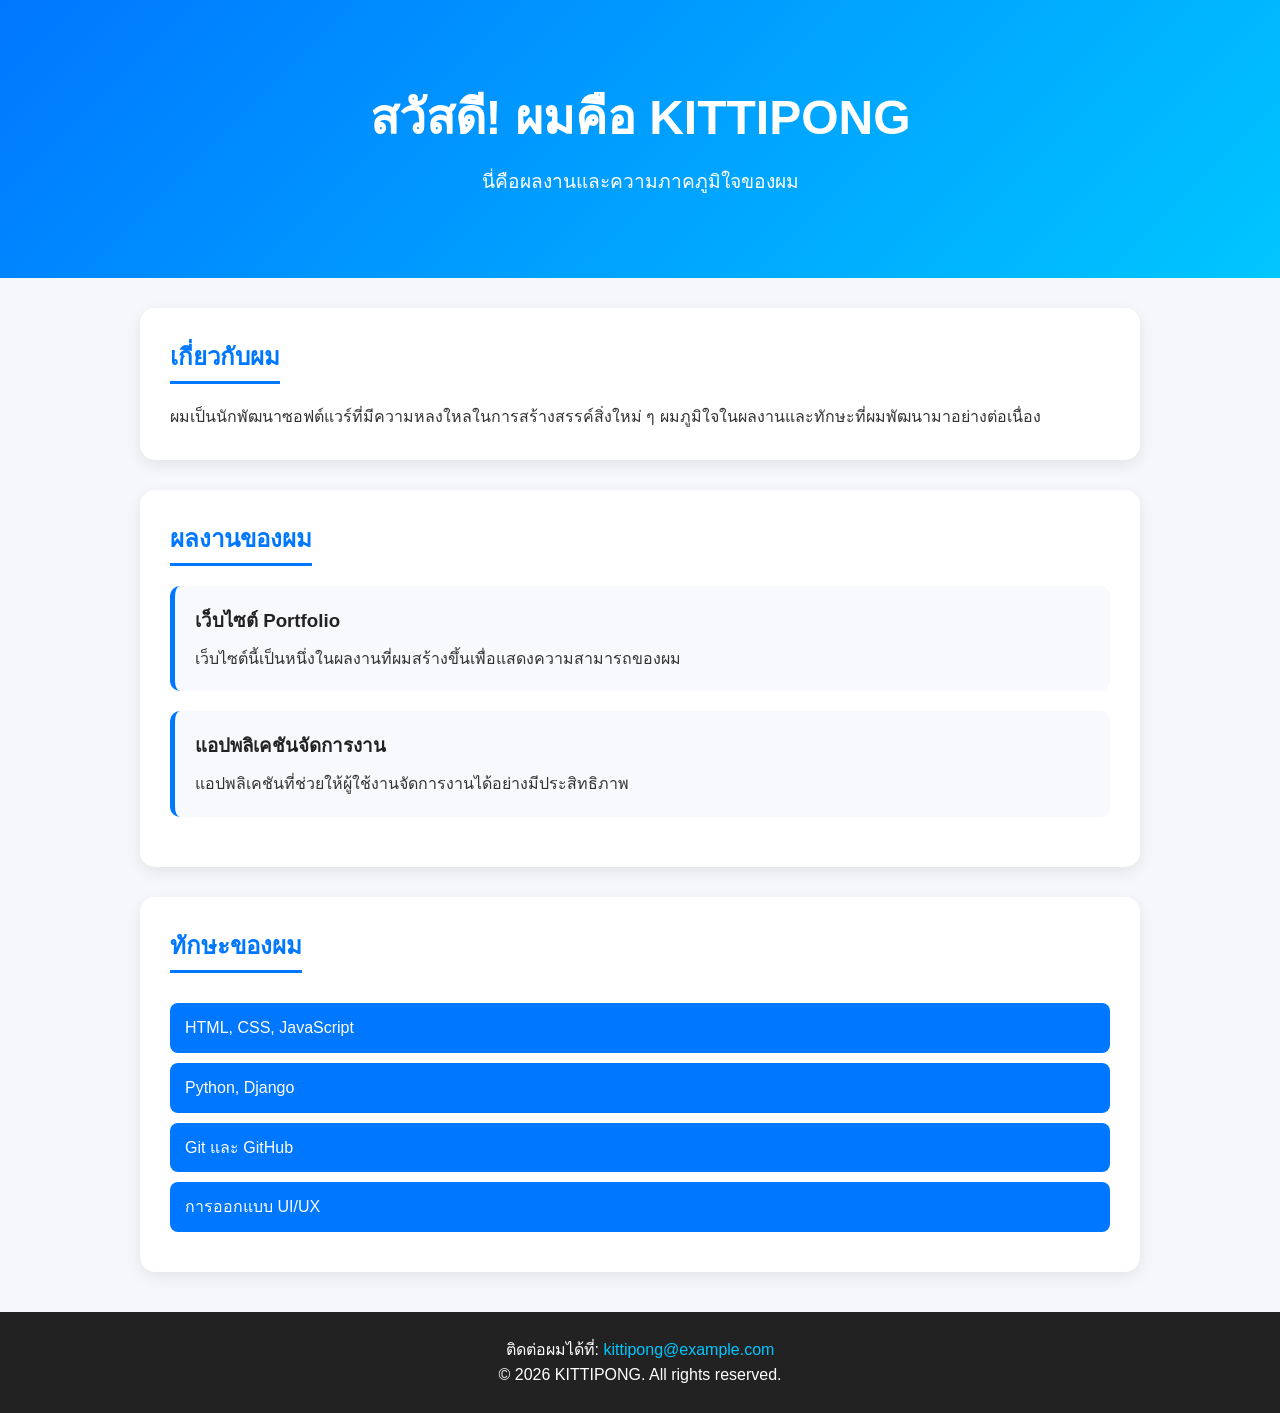
==== index.html @ d59979f9 "Rename indext.html to index.html" ====
<!DOCTYPE html>
<html lang="th">
<head>
    <meta charset="UTF-8">
    <meta name="viewport" content="width=device-width, initial-scale=1.0">
    <meta name="description" content="เว็บไซต์แสดงผลงานและทักษะของ Kittipong">
    <title>ความภาคภูมิใจของ KITTIPONG</title>
    <link rel="stylesheet" href="style.css">
</head>
<body>

    <!-- ส่วนหัวของเว็บ -->
    <header>
        <h1>สวัสดี! ผมคือ KITTIPONG</h1>
        <p>นี่คือผลงานและความภาคภูมิใจของผม</p>
    </header>

    <!-- ส่วนเกี่ยวกับตัวเอง -->
    <section id="about">
        <h2>เกี่ยวกับผม</h2>
        <p>ผมเป็นนักพัฒนาซอฟต์แวร์ที่มีความหลงใหลในการสร้างสรรค์สิ่งใหม่ ๆ ผมภูมิใจในผลงานและทักษะที่ผมพัฒนามาอย่างต่อเนื่อง</p>
    </section>

    <!-- ส่วนแสดงผลงาน -->
    <section id="projects">
        <h2>ผลงานของผม</h2>

        <div class="project">
            <h3>เว็บไซต์ Portfolio</h3>
            <p>เว็บไซต์นี้เป็นหนึ่งในผลงานที่ผมสร้างขึ้นเพื่อแสดงความสามารถของผม</p>
        </div>

        <div class="project">
            <h3>แอปพลิเคชันจัดการงาน</h3>
            <p>แอปพลิเคชันที่ช่วยให้ผู้ใช้งานจัดการงานได้อย่างมีประสิทธิภาพ</p>
        </div>
    </section>

    <!-- ส่วนแสดงทักษะ -->
    <section id="skills">
        <h2>ทักษะของผม</h2>
        <ul>
            <li>HTML, CSS, JavaScript</li>
            <li>Python, Django</li>
            <li>Git และ GitHub</li>
            <li>การออกแบบ UI/UX</li>
        </ul>
    </section>

    <!-- ส่วนติดต่อและลิขสิทธิ์ -->
    <footer>
        <p>ติดต่อผมได้ที่:
            <a href="mailto:kittipong@example.com">kittipong@example.com</a>
        </p>
        <p>&copy; <span id="year"></span> KITTIPONG. All rights reserved.</p>
    </footer>

    <!-- ลิงก์ไปยัง JavaScript -->
    <script src="script.js"></script>

</body>
</html>
---- style.css ----
/* Reset */
* { /* เติม * ตรงนี้เพื่อให้ Reset ทำงานถูกต้อง */
    margin: 0;
    padding: 0;
    box-sizing: border-box;
}

/* Body */
body {
    font-family: 'Segoe UI', Tahoma, sans-serif;
    background: #f5f7fa;
    color: #333;
    line-height: 1.6;
}

/* Header */
header {
    background: linear-gradient(135deg, #0077ff, #00c6ff);
    color: white;
    text-align: center;
    padding: 80px 20px;
}

header h1 {
    font-size: 3rem;
    margin-bottom: 10px;
}

header p {
    font-size: 1.2rem;
}

/* Sections */
section {
    max-width: 1000px;
    margin: 30px auto;
    padding: 30px;
    background: white;
    border-radius: 15px;
    box-shadow: 0 5px 15px rgba(0,0,0,0.08);
}

section h2 {
    color: #0077ff;
    margin-bottom: 20px;
    border-bottom: 3px solid #0077ff;
    display: inline-block;
    padding-bottom: 5px;
}

/* Projects */
.project {
    background: #f8f9fc;
    padding: 20px;
    border-left: 5px solid #0077ff;
    border-radius: 10px;
    margin-bottom: 20px;
    transition: 0.3s;
}

.project:hover {
    transform: translateY(-5px);
    box-shadow: 0 5px 15px rgba(0,0,0,0.1);
}

.project h3 {
    color: #222;
    margin-bottom: 10px;
}

/* Skills */
#skills ul {
    list-style: none;
}

#skills li {
    background: #0077ff;
    color: white;
    margin: 10px 0;
    padding: 12px 15px;
    border-radius: 8px;
    transition: 0.3s;
}

#skills li:hover {
    background: #005fcc;
    transform: translateX(5px);
}

/* Footer */
footer {
    text-align: center;
    background: #222;
    color: white;
    padding: 25px;
    margin-top: 40px;
}

footer a {
    color: #00c6ff;
    text-decoration: none;
}

footer a:hover {
    text-decoration: underline;
}

/* Animation */
.fade-in {
    opacity: 0;
    transform: translateY(30px);
    transition: all 0.8s ease;
}

.fade-in.show {
    opacity: 1;
    transform: translateY(0);
}

/* Responsive */
@media (max-width: 768px) {
    header h1 {
        font-size: 2rem;
    }

    section {
        margin: 20px;
        padding: 20px;
    }
}
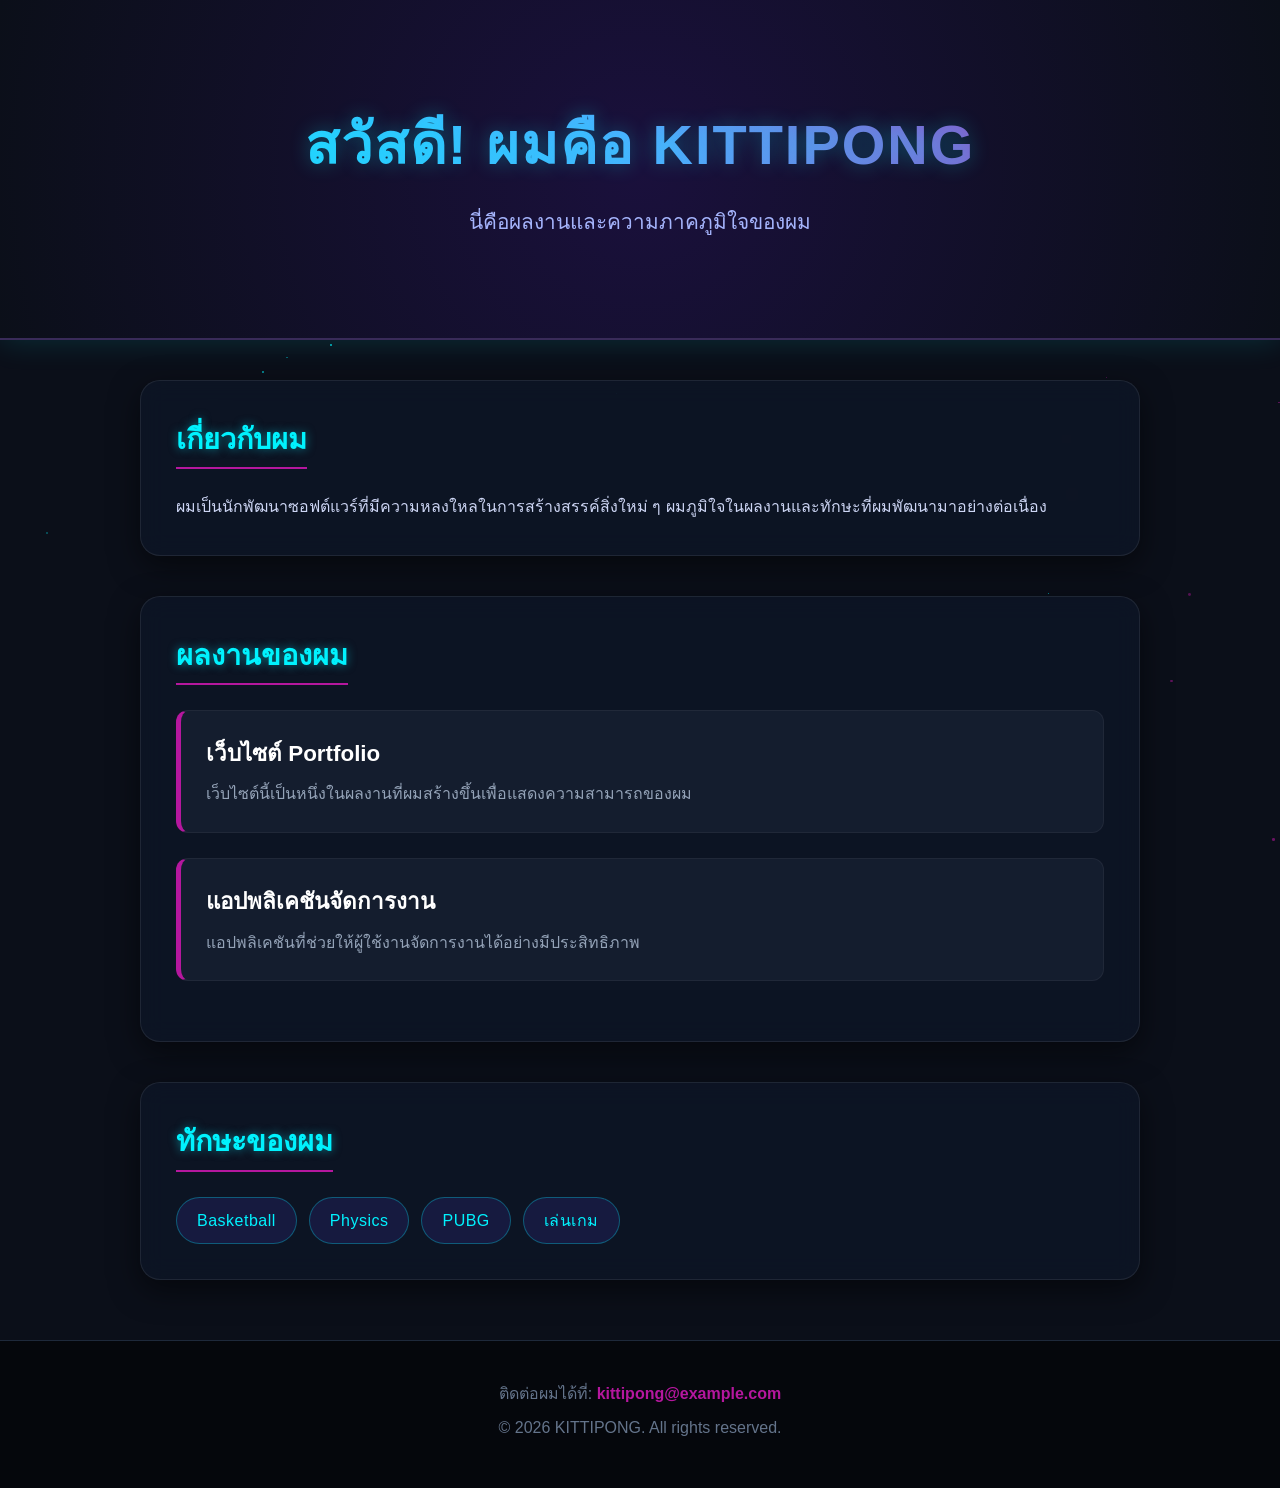
==== commit 9e0db26d: "Update index.html" ====
--- a/index.html
+++ b/index.html
@@ -40,10 +40,10 @@
     <section id="skills">
         <h2>ทักษะของผม</h2>
         <ul>
-            <li>HTML, CSS, JavaScript</li>
-            <li>Python, Django</li>
-            <li>Git และ GitHub</li>
-            <li>การออกแบบ UI/UX</li>
+            <li>Basketball</li>
+            <li>Physics</li>
+            <li>PUBG</li>
+            <li>เล่นเกม</li>
         </ul>
     </section>
 
--- a/style.css
+++ b/style.css
@@ -1,115 +1,160 @@
 /* Reset */
-* { /* เติม * ตรงนี้เพื่อให้ Reset ทำงานถูกต้อง */
+* {
     margin: 0;
     padding: 0;
     box-sizing: border-box;
 }
 
-/* Body */
+/* Body - ปรับเป็นสีอวกาศมืดลึก */
 body {
-    font-family: 'Segoe UI', Tahoma, sans-serif;
-    background: #f5f7fa;
-    color: #333;
+    font-family: 'Segoe UI', Tahoma, Geneva, Verdana, sans-serif;
+    background: #0b0f19; /* สีน้ำเงินเข้มเกือบดำเหมือนอวกาศ */
+    color: #cdd6f4;      /* สีตัวอักษรขาวนวลให้อ่านง่าย */
     line-height: 1.6;
+    overflow-x: hidden;
 }
 
-/* Header */
+/* Header - ทางช้างเผือกและแสงเนบิวลา */
 header {
-    background: linear-gradient(135deg, #0077ff, #00c6ff);
+    background: radial-gradient(circle at center, #1a103c 0%, #0b0f19 100%);
+    position: relative;
     color: white;
     text-align: center;
-    padding: 80px 20px;
+    padding: 100px 20px;
+    border-bottom: 2px solid #392b59;
+    box-shadow: 0 0 30px rgba(0, 242, 254, 0.15);
 }
 
+/* เพิ่มแสงออร่ารอบชื่อ */
 header h1 {
-    font-size: 3rem;
-    margin-bottom: 10px;
+    font-size: 3.5rem;
+    margin-bottom: 15px;
+    letter-spacing: 2px;
+    background: linear-gradient(45deg, #00f2fe, #4facfe, #b5179e);
+    -webkit-background-clip: text;
+    -webkit-text-fill-color: transparent;
+    text-shadow: 0 0 20px rgba(0, 242, 254, 0.3);
 }
 
 header p {
-    font-size: 1.2rem;
+    font-size: 1.3rem;
+    color: #a5b4fc;
+    font-weight: 300;
 }
 
-/* Sections */
+/* Sections - ยานอวกาศโปร่งแสง (Glassmorphism) */
 section {
     max-width: 1000px;
-    margin: 30px auto;
-    padding: 30px;
-    background: white;
-    border-radius: 15px;
-    box-shadow: 0 5px 15px rgba(0,0,0,0.08);
+    margin: 40px auto;
+    padding: 35px;
+    background: rgba(15, 23, 42, 0.65); /* พื้นหลังโปร่งแสงเห็นอวกาศข้างหลัง */
+    backdrop-filter: blur(12px);         /* เอฟเฟกต์กระจกฝ้า */
+    -webkit-backdrop-filter: blur(12px);
+    border: 1px solid rgba(255, 255, 255, 0.08);
+    border-radius: 20px;
+    box-shadow: 0 10px 30px rgba(0, 0, 0, 0.5);
 }
 
 section h2 {
-    color: #0077ff;
-    margin-bottom: 20px;
-    border-bottom: 3px solid #0077ff;
+    color: #00f2fe; /* แสงเลเซอร์ฟ้า */
+    font-size: 1.8rem;
+    margin-bottom: 25px;
+    border-bottom: 2px solid #b5179e; /* เส้นใต้สีนีออนชมพูม่วง */
     display: inline-block;
     padding-bottom: 5px;
+    text-shadow: 0 0 10px rgba(0, 242, 254, 0.5);
 }
 
-/* Projects */
+/* Projects - บล็อกจำลองแผงควบคุมไซไฟ */
 .project {
-    background: #f8f9fc;
-    padding: 20px;
-    border-left: 5px solid #0077ff;
-    border-radius: 10px;
-    margin-bottom: 20px;
+    background: rgba(30, 41, 59, 0.5);
+    padding: 25px;
+    border-left: 5px solid #b5179e;
+    border-radius: 12px;
+    margin-bottom: 25px;
+    border-top: 1px solid rgba(255, 255, 255, 0.05);
+    border-right: 1px solid rgba(255, 255, 255, 0.05);
+    border-bottom: 1px solid rgba(255, 255, 255, 0.05);
+    transition: all 0.4s cubic-bezier(0.165, 0.84, 0.44, 1);
+}
+
+/* เอฟเฟกต์วาร์ปยกลอยเวลา Hover */
+.project:hover {
+    transform: translateY(-8px) scale(1.01);
+    border-left-color: #00f2fe;
+    background: rgba(30, 41, 59, 0.8);
+    box-shadow: 0 10px 25px rgba(0, 242, 254, 0.2);
+}
+
+.project h3 {
+    color: #ffffff;
+    margin-bottom: 10px;
+    font-size: 1.4rem;
+}
+
+.project p {
+    color: #94a3b8;
+}
+
+/* Skills - ปรับใหม่ให้เรียงเป็นก้อนแคปซูลนีออนสวยงาม */
+#skills ul {
+    list-style: none;
+    display: flex;
+    flex-wrap: wrap;
+    gap: 12px;
+}
+
+#skills li {
+    background: rgba(79, 70, 229, 0.15);
+    color: #00f2fe;
+    border: 1px solid rgba(0, 242, 254, 0.3);
+    margin: 0;
+    padding: 10px 20px;
+    border-radius: 50px;
+    font-weight: 500;
+    letter-spacing: 0.5px;
+    transition: all 0.3s ease;
+}
+
+#skills li:hover {
+    background: #00f2fe;
+    color: #0b0f19;
+    box-shadow: 0 0 15px #00f2fe;
+    transform: translateY(-3px);
+    cursor: default;
+}
+
+/* Footer - สถานีอวกาศส่วนท้าย */
+footer {
+    text-align: center;
+    background: #05070c;
+    color: #64748b;
+    padding: 40px 20px;
+    margin-top: 60px;
+    border-top: 1px solid #1e293b;
+}
+
+footer p {
+    margin-bottom: 8px;
+}
+
+footer a {
+    color: #b5179e;
+    text-decoration: none;
+    font-weight: bold;
     transition: 0.3s;
 }
 
-.project:hover {
-    transform: translateY(-5px);
-    box-shadow: 0 5px 15px rgba(0,0,0,0.1);
+footer a:hover {
+    color: #00f2fe;
+    text-shadow: 0 0 10px #00f2fe;
 }
 
-.project h3 {
-    color: #222;
-    margin-bottom: 10px;
-}
-
-/* Skills */
-#skills ul {
-    list-style: none;
-}
-
-#skills li {
-    background: #0077ff;
-    color: white;
-    margin: 10px 0;
-    padding: 12px 15px;
-    border-radius: 8px;
-    transition: 0.3s;
-}
-
-#skills li:hover {
-    background: #005fcc;
-    transform: translateX(5px);
-}
-
-/* Footer */
-footer {
-    text-align: center;
-    background: #222;
-    color: white;
-    padding: 25px;
-    margin-top: 40px;
-}
-
-footer a {
-    color: #00c6ff;
-    text-decoration: none;
-}
-
-footer a:hover {
-    text-decoration: underline;
-}
-
-/* Animation */
+/* Animation - แอนิเมชันลอยมาจากห้วงลึก */
 .fade-in {
     opacity: 0;
-    transform: translateY(30px);
-    transition: all 0.8s ease;
+    transform: translateY(40px);
+    transition: opacity 1s ease, transform 0.8s cubic-bezier(0.165, 0.84, 0.44, 1);
 }
 
 .fade-in.show {
@@ -117,14 +162,18 @@
     transform: translateY(0);
 }
 
-/* Responsive */
+/* Responsive - ปรับขนาดหน้าจอเมื่อเปิดในกระสวยอวกาศพกพา (มือถือ) */
 @media (max-width: 768px) {
+    header {
+        padding: 70px 20px;
+    }
+
     header h1 {
-        font-size: 2rem;
+        font-size: 2.3rem;
     }
 
     section {
         margin: 20px;
-        padding: 20px;
+        padding: 22px;
     }
 }
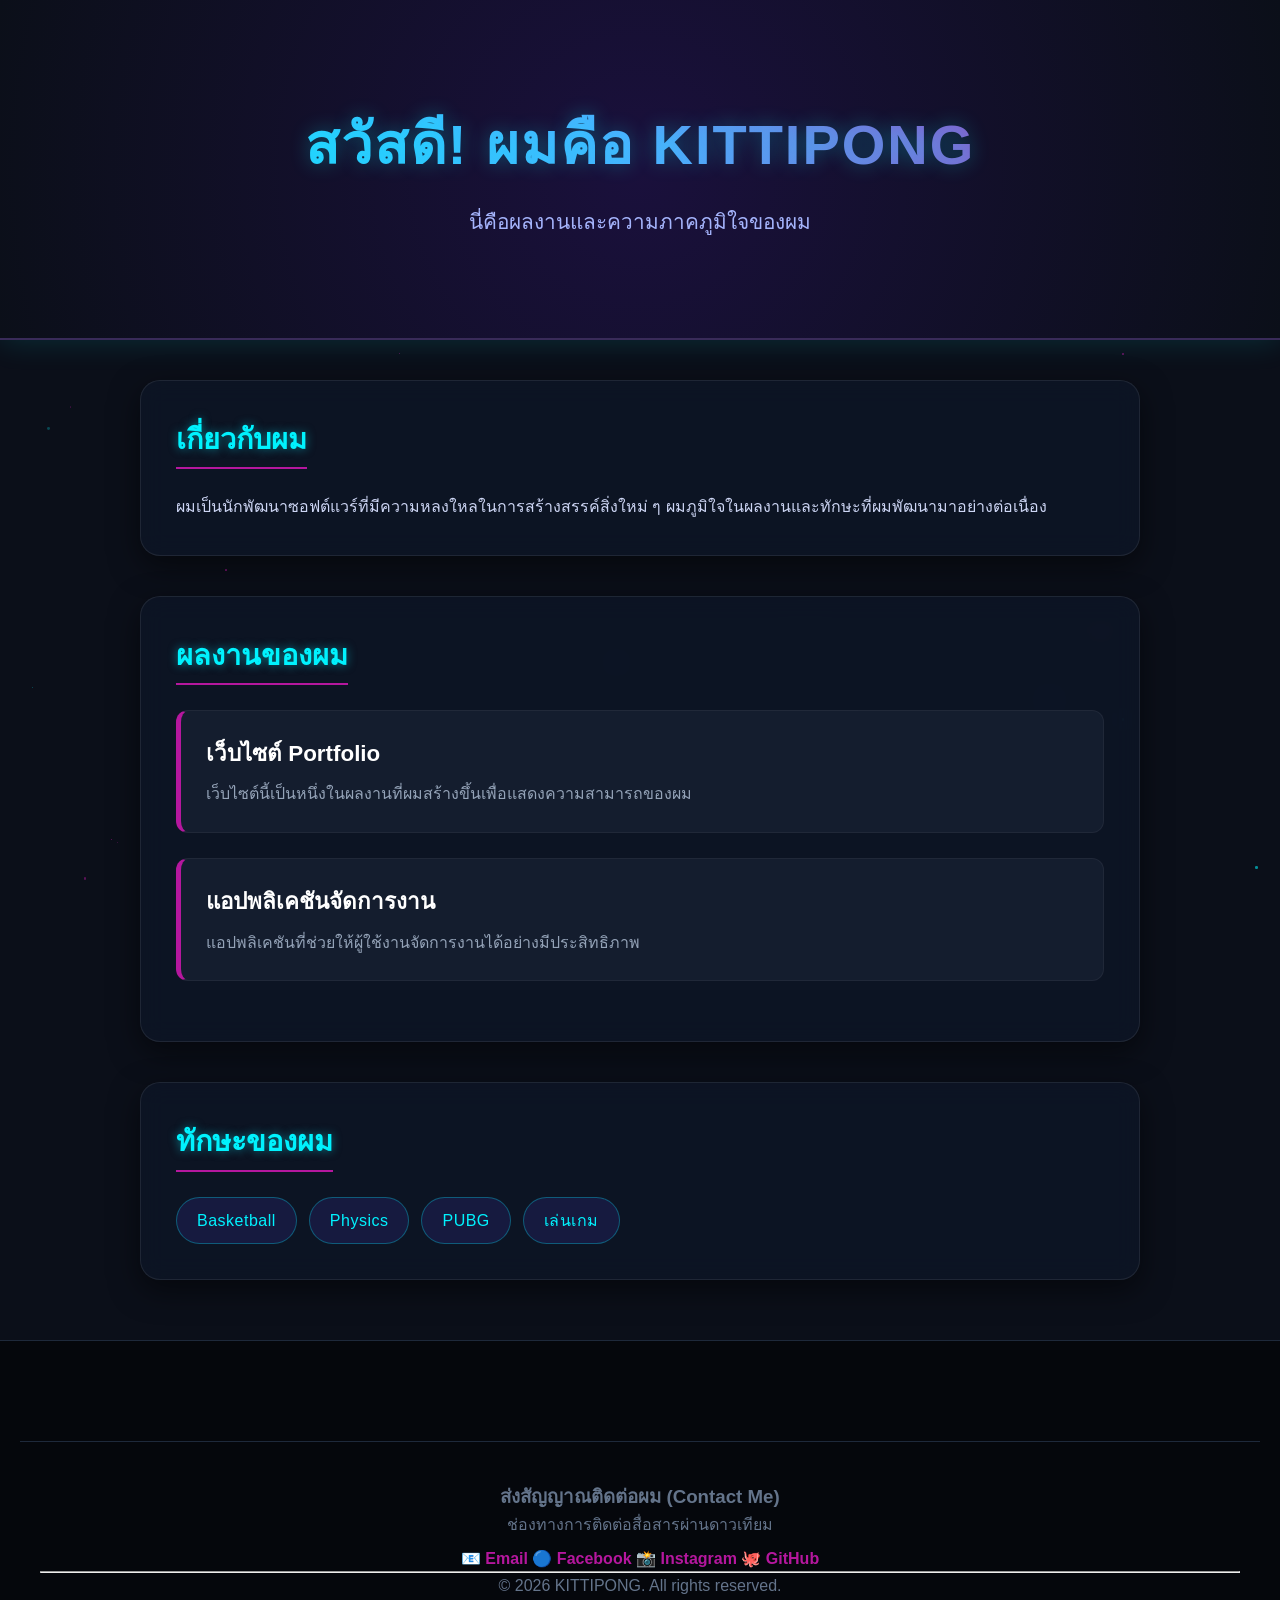
==== commit be305896: "Update index.html" ====
--- a/index.html
+++ b/index.html
@@ -49,10 +49,30 @@
 
     <!-- ส่วนติดต่อและลิขสิทธิ์ -->
     <footer>
-        <p>ติดต่อผมได้ที่:
-            <a href="mailto:kittipong@example.com">kittipong@example.com</a>
-        </p>
-        <p>&copy; <span id="year"></span> KITTIPONG. All rights reserved.</p>
+       <footer>
+        <div class="contact-container">
+            <h3>ส่งสัญญาณติดต่อผม (Contact Me)</h3>
+            <p class="contact-subtitle">ช่องทางการติดต่อสื่อสารผ่านดาวเทียม</p>
+            
+            <div class="social-links">
+                <a href="mailto:kittipong@example.com" class="social-btn email" target="_blank">
+                    <span>📧 Email</span>
+                </a>
+                <a href="https://facebook.com/KITTIPONG" class="social-btn facebook" target="_blank">
+                    <span>🔵 Facebook</span>
+                </a>
+                <a href="https://instagram.com/KITTIPONG" class="social-btn instagram" target="_blank">
+                    <span>📸 Instagram</span>
+                </a>
+                <a href="https://github.com/KITTIPONG" class="social-btn github" target="_blank">
+                    <span>🐙 GitHub</span>
+                </a>
+            </div>
+        </div>
+        
+        <hr class="footer-line">
+        <p class="copyright">&copy; <span id="year"></span> KITTIPONG. All rights reserved.</p>
+    </footer>
     </footer>
 
     <!-- ลิงก์ไปยัง JavaScript -->
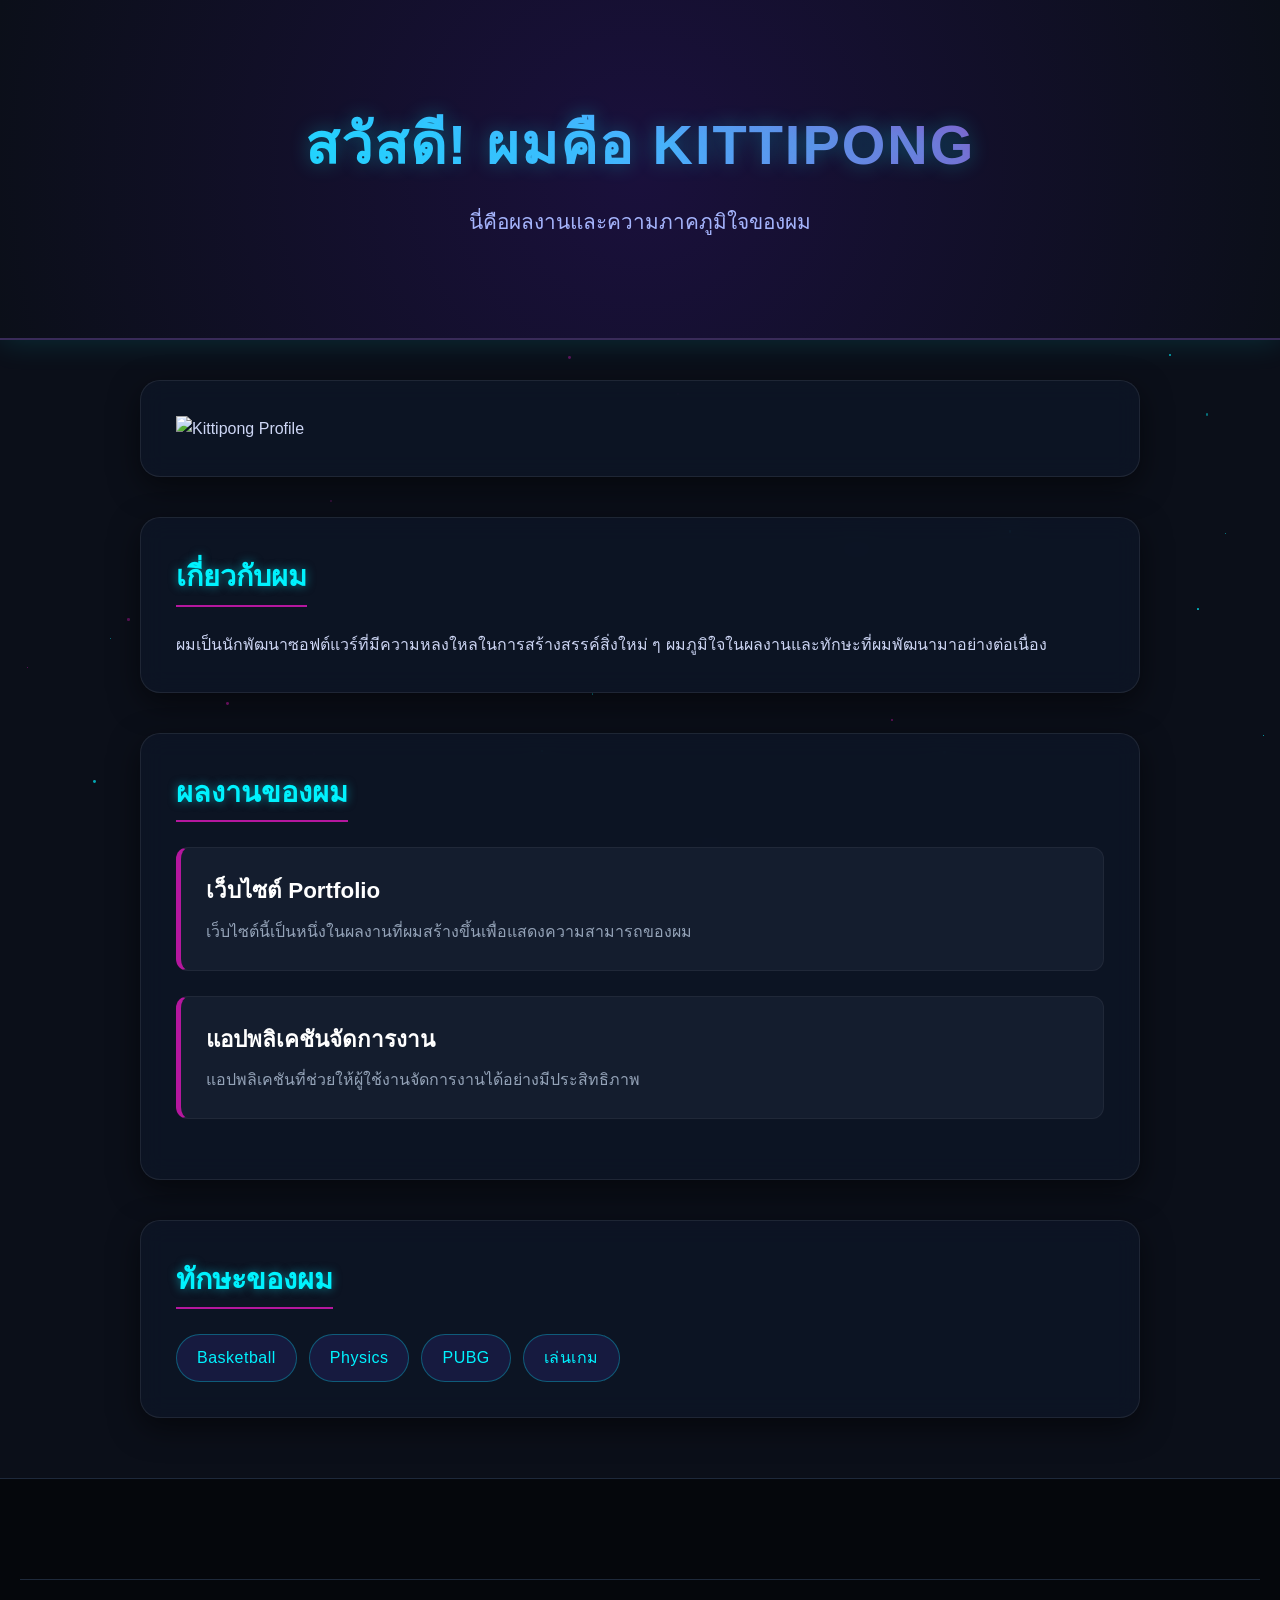
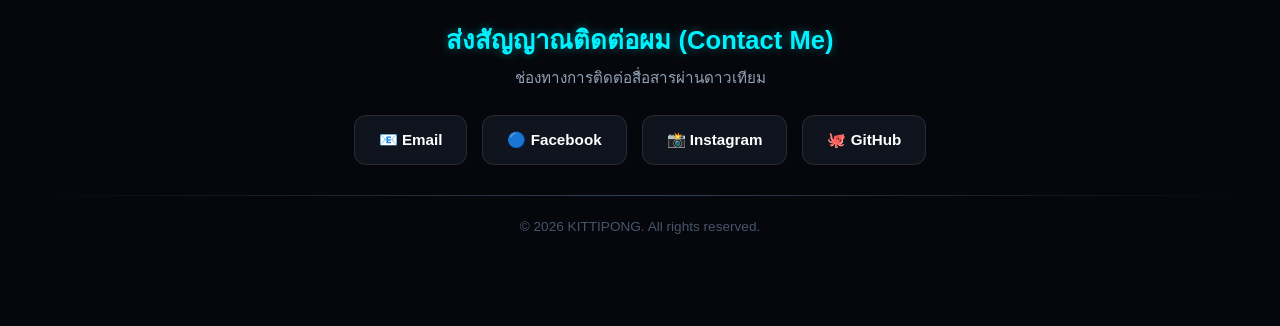
==== commit fa2263a6: "Update index.html" ====
--- a/index.html
+++ b/index.html
@@ -14,7 +14,13 @@
         <h1>สวัสดี! ผมคือ KITTIPONG</h1>
         <p>นี่คือผลงานและความภาคภูมิใจของผม</p>
     </header>
-
+<!-- ส่วนแสดงรูปภาพโปรไฟล์ธีมอวกาศ -->
+    <section id="profile" class="profile-section">
+        <div class="avatar-wrapper">
+            <!-- ⚠️ อย่าลืมเปลี่ยนชื่อไฟล์รูปภาพให้ตรงกับรูปของคุณ เช่น profile.jpg หรือ avatar.png -->
+            <img src="your-image.jpg" alt="Kittipong Profile" class="profile-img">
+        </div>
+    </section>
     <!-- ส่วนเกี่ยวกับตัวเอง -->
     <section id="about">
         <h2>เกี่ยวกับผม</h2>
--- a/style.css
+++ b/style.css
@@ -177,3 +177,85 @@
         padding: 22px;
     }
 }
+/* ==========================================
+   Space Contact & Footer Style 
+   ========================================== */
+.contact-container {
+    max-width: 600px;
+    margin: 0 auto 30px auto;
+}
+
+.contact-container h3 {
+    color: #00f2fe;
+    font-size: 1.6rem;
+    margin-bottom: 5px;
+    text-shadow: 0 0 10px rgba(0, 242, 254, 0.4);
+}
+
+.contact-subtitle {
+    color: #94a3b8;
+    font-size: 0.95rem;
+    margin-bottom: 25px;
+}
+
+/* จัดกลุ่มปุ่มติดต่อ */
+.social-links {
+    display: flex;
+    justify-content: center;
+    flex-wrap: wrap;
+    gap: 15px;
+}
+
+/* สไตล์ปุ่มกดสไตล์ไซไฟ */
+.social-btn {
+    text-decoration: none;
+    padding: 12px 24px;
+    border-radius: 12px;
+    font-weight: 600;
+    font-size: 0.95rem;
+    color: white;
+    background: rgba(30, 41, 59, 0.4);
+    border: 1px solid rgba(255, 255, 255, 0.1);
+    backdrop-filter: blur(5px);
+    transition: all 0.3s cubic-bezier(0.175, 0.885, 0.32, 1.275);
+    display: flex;
+    align-items: center;
+}
+
+/* เอฟเฟกต์เรืองแสงแยกตามสีของแพลตฟอร์มเมื่อ Hover */
+.social-btn.email:hover {
+    border-color: #00f2fe;
+    box-shadow: 0 0 20px rgba(0, 242, 254, 0.5);
+    transform: translateY(-4px);
+}
+
+.social-btn.facebook:hover {
+    border-color: #1877f2;
+    box-shadow: 0 0 20px rgba(24, 119, 242, 0.5);
+    transform: translateY(-4px);
+}
+
+.social-btn.instagram:hover {
+    border-color: #c13584;
+    box-shadow: 0 0 20px rgba(193, 53, 132, 0.5);
+    transform: translateY(-4px);
+}
+
+.social-btn.github:hover {
+    border-color: #f0f6fc;
+    box-shadow: 0 0 20px rgba(255, 255, 255, 0.3);
+    transform: translateY(-4px);
+}
+
+/* เส้นคั่นฟุตเตอร์ */
+.footer-line {
+    border: 0;
+    height: 1px;
+    background: linear-gradient(to right, transparent, #334155, transparent);
+    margin: 20px 0;
+}
+
+.copyright {
+    font-size: 0.85rem;
+    color: #475569;
+}
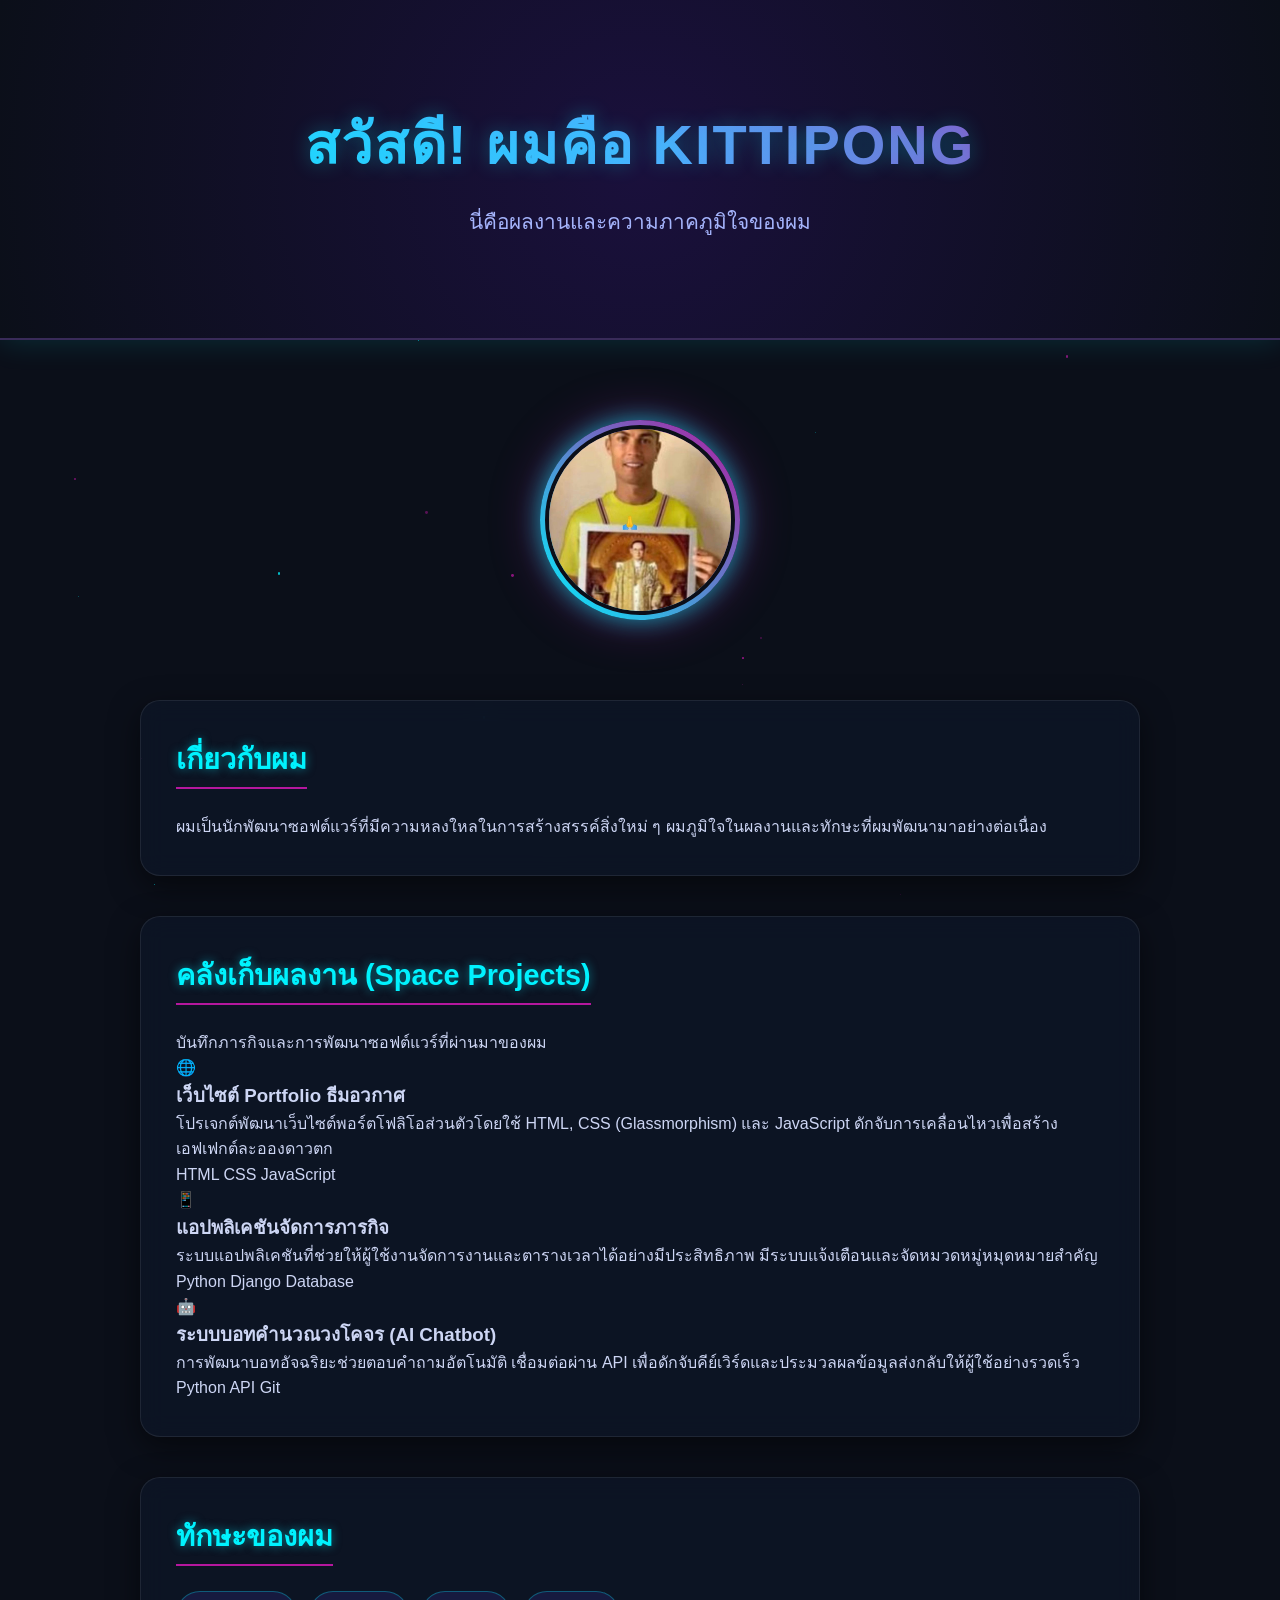
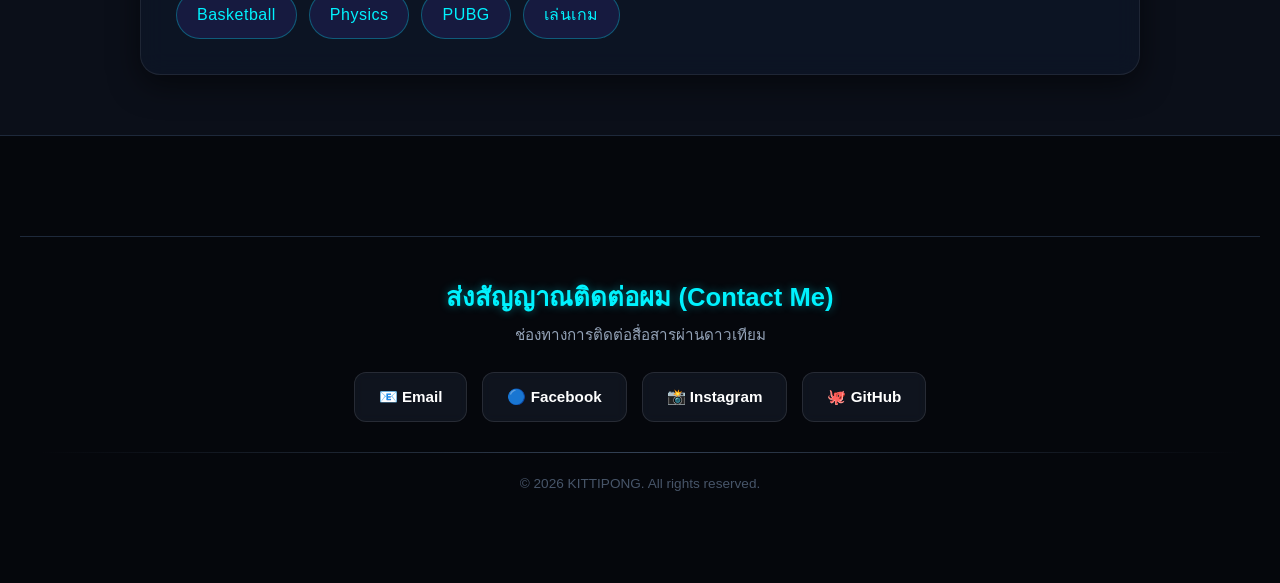
==== commit 35d89067: "Update index.html" ====
--- a/index.html
+++ b/index.html
@@ -27,21 +27,52 @@
         <p>ผมเป็นนักพัฒนาซอฟต์แวร์ที่มีความหลงใหลในการสร้างสรรค์สิ่งใหม่ ๆ ผมภูมิใจในผลงานและทักษะที่ผมพัฒนามาอย่างต่อเนื่อง</p>
     </section>
 
-    <!-- ส่วนแสดงผลงาน -->
-    <section id="projects">
-        <h2>ผลงานของผม</h2>
+   <!-- ส่วนแสดงผลงานยุคใหม่ (Space Projects Grid) -->
+    <section id="projects" class="projects-section">
+        <h2>คลังเก็บผลงาน (Space Projects)</h2>
+        <p class="section-desc">บันทึกภารกิจและการพัฒนาซอฟต์แวร์ที่ผ่านมาของผม</p>
 
-        <div class="project">
-            <h3>เว็บไซต์ Portfolio</h3>
-            <p>เว็บไซต์นี้เป็นหนึ่งในผลงานที่ผมสร้างขึ้นเพื่อแสดงความสามารถของผม</p>
-        </div>
+        <div class="projects-grid">
+            <!-- ผลงานชิ้นที่ 1 -->
+            <div class="project-card animate-card">
+                <div class="card-glow"></div>
+                <div class="project-icon">🌐</div>
+                <h3>เว็บไซต์ Portfolio ธีมอวกาศ</h3>
+                <p>โปรเจกต์พัฒนาเว็บไซต์พอร์ตโฟลิโอส่วนตัวโดยใช้ HTML, CSS (Glassmorphism) และ JavaScript ดักจับการเคลื่อนไหวเพื่อสร้างเอฟเฟกต์ละอองดาวตก</p>
+                <div class="project-tags">
+                    <span>HTML</span>
+                    <span>CSS</span>
+                    <span>JavaScript</span>
+                </div>
+            </div>
 
-        <div class="project">
-            <h3>แอปพลิเคชันจัดการงาน</h3>
-            <p>แอปพลิเคชันที่ช่วยให้ผู้ใช้งานจัดการงานได้อย่างมีประสิทธิภาพ</p>
+            <!-- ผลงานชิ้นที่ 2 -->
+            <div class="project-card animate-card">
+                <div class="card-glow"></div>
+                <div class="project-icon">📱</div>
+                <h3>แอปพลิเคชันจัดการภารกิจ</h3>
+                <p>ระบบแอปพลิเคชันที่ช่วยให้ผู้ใช้งานจัดการงานและตารางเวลาได้อย่างมีประสิทธิภาพ มีระบบแจ้งเตือนและจัดหมวดหมู่หมุดหมายสำคัญ</p>
+                <div class="project-tags">
+                    <span>Python</span>
+                    <span>Django</span>
+                    <span>Database</span>
+                </div>
+            </div>
+
+            <!-- ผลงานชิ้นที่ 3 (ชิ้นที่เพิ่มขึ้นมาใหม่) -->
+            <div class="project-card animate-card">
+                <div class="card-glow"></div>
+                <div class="project-icon">🤖</div>
+                <h3>ระบบบอทคำนวณวงโคจร (AI Chatbot)</h3>
+                <p>การพัฒนาบอทอัจฉริยะช่วยตอบคำถามอัตโนมัติ เชื่อมต่อผ่าน API เพื่อดักจับคีย์เวิร์ดและประมวลผลข้อมูลส่งกลับให้ผู้ใช้อย่างรวดเร็ว</p>
+                <div class="project-tags">
+                    <span>Python</span>
+                    <span>API</span>
+                    <span>Git</span>
+                </div>
+            </div>
         </div>
     </section>
-
     <!-- ส่วนแสดงทักษะ -->
     <section id="skills">
         <h2>ทักษะของผม</h2>
--- a/style.css
+++ b/style.css
@@ -259,3 +259,53 @@
     font-size: 0.85rem;
     color: #475569;
 }
+/* ==========================================
+   Space Profile Image Style 
+   ========================================== */
+.profile-section {
+    text-align: center;
+    padding: 40px 20px;
+    background: transparent; /* ปรับพื้นหลังให้กลืนไปกับอวกาศ */
+    box-shadow: none;        /* เอาเงากล่องเก่าออก */
+    border: none;            /* เอาเส้นขอบเก่าออก */
+    backdrop-filter: none;
+}
+
+/* สร้างวงแหวนนีออนรอบรูป */
+.avatar-wrapper {
+    position: relative;
+    width: 200px;
+    height: 200px;
+    margin: 0 auto;
+    border-radius: 50%;
+    padding: 5px; /* ระยะห่างระหว่างรูปกับแสงเรือง */
+    background: linear-gradient(45deg, #00f2fe, #b5179e); /* ไล่เฉดสีฟ้า-ชมพู */
+    box-shadow: 0 0 25px rgba(0, 242, 254, 0.6), 0 0 50px rgba(181, 23, 158, 0.4);
+    animation: orbitGlow 6s linear infinite; /* ใส่แอนิเมชันให้แสงขยับหมุนวน */
+}
+
+/* สไตล์รูปภาพให้ออกมาเป็นทรงกลมไร้ขอบ */
+.profile-img {
+    width: 100%;
+    height: 100%;
+    object-fit: cover; /* บีบรูปให้พอดีวงกลม หัวไม่เบี้ยว */
+    border-radius: 50%;
+    border: 4px solid #0b0f19; /* ขอบสีมืดเพื่อคั่นระหว่างรูปกับแสงนีออน */
+    transition: transform 0.5s cubic-bezier(0.175, 0.885, 0.32, 1.275);
+}
+
+/* เอฟเฟกต์ซูมเข้าหากล้องเวลาเอาเมาส์มาชี้ที่รูป */
+.avatar-wrapper:hover .profile-img {
+    transform: scale(1.08);
+    cursor: pointer;
+}
+
+/* แอนิเมชันทำให้แสงนีออนรอบรูป มีการหมุนเวียนเฉดสีเหมือนวงแหวนดาวหาง */
+@keyframes orbitGlow {
+    0% {
+        transform: rotate(0deg);
+    }
+    100% {
+        transform: rotate(360deg);
+    }
+}
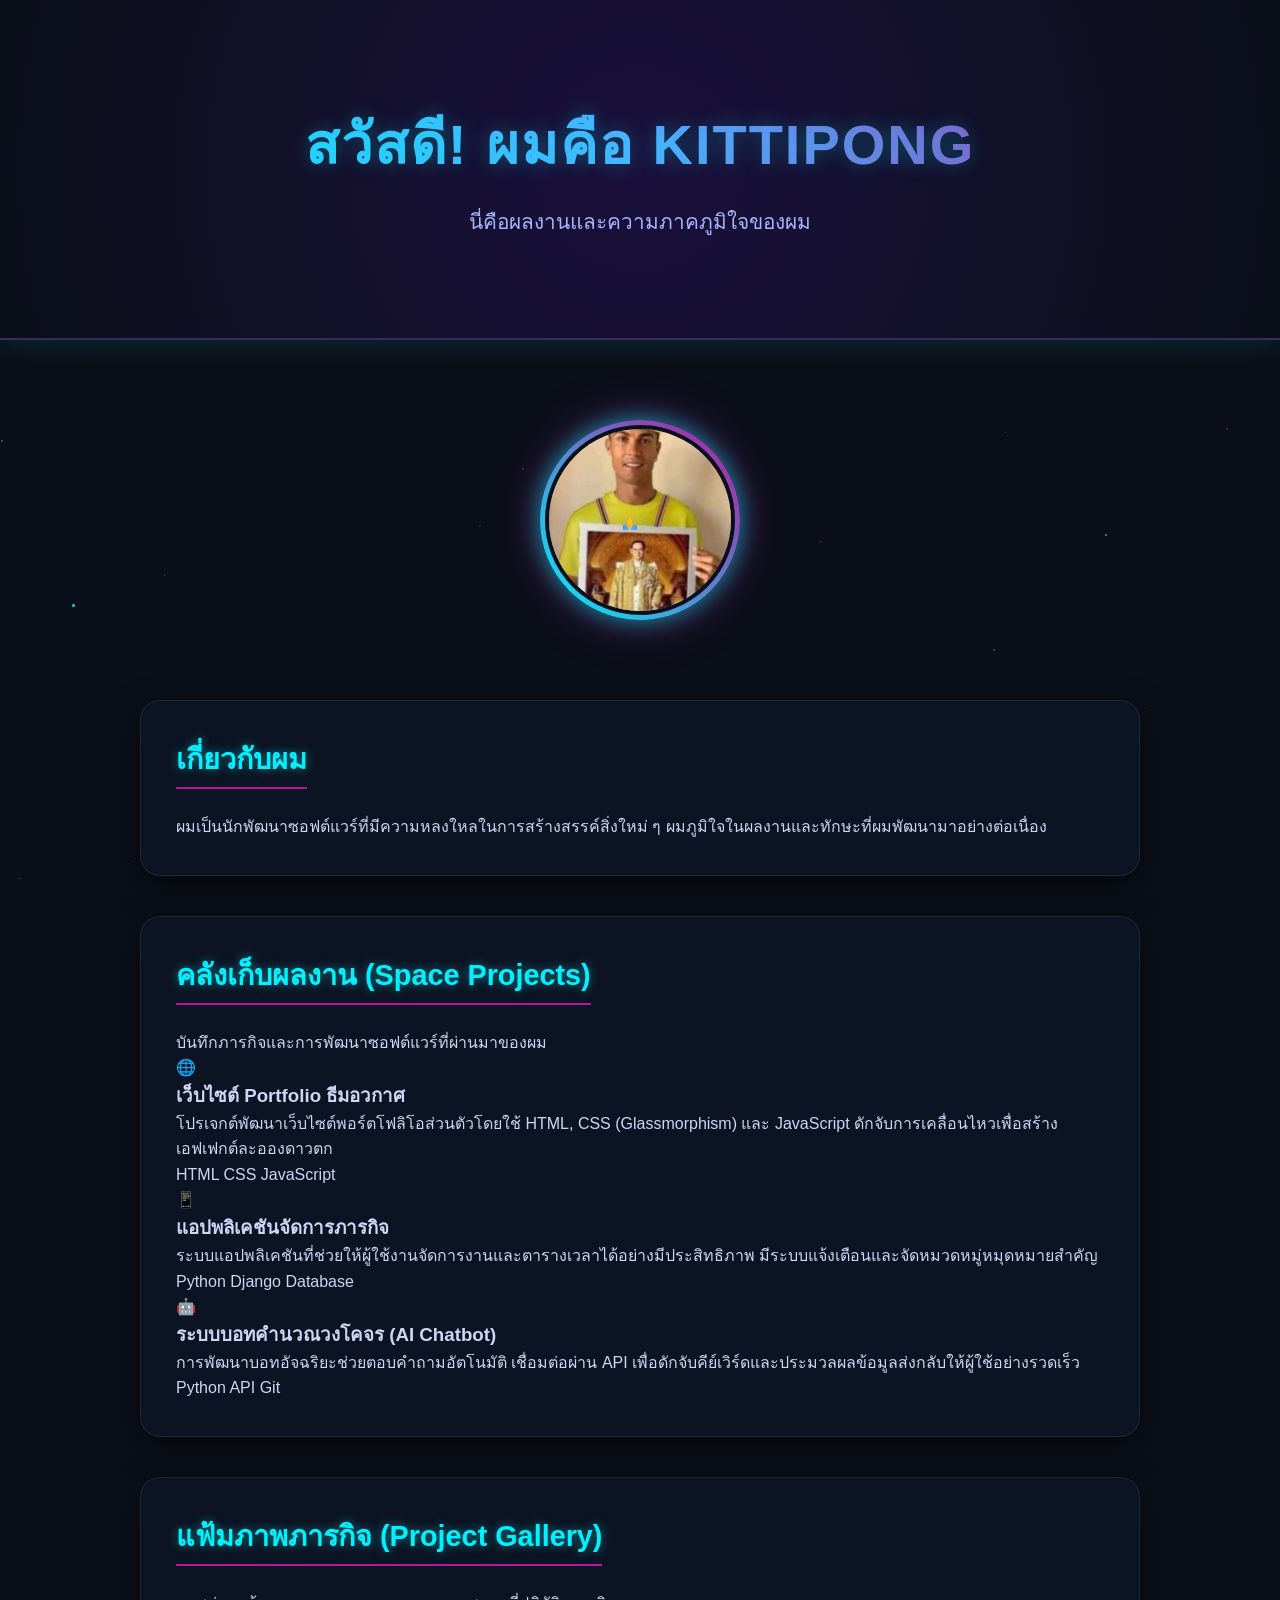
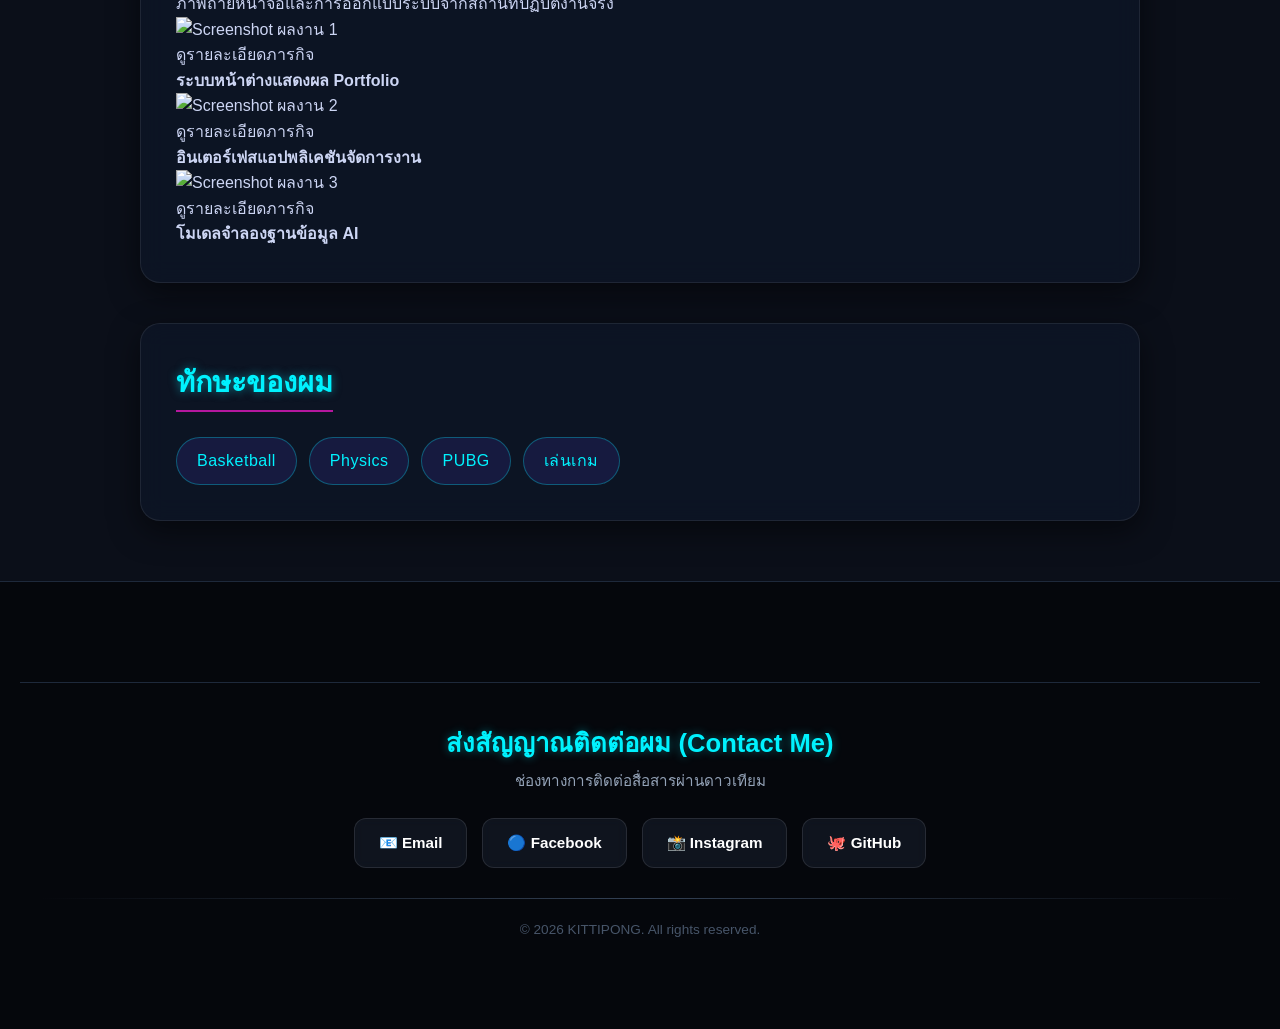
==== commit 0f983745: "Update index.html" ====
--- a/index.html
+++ b/index.html
@@ -73,6 +73,42 @@
             </div>
         </div>
     </section>
+    <section id="gallery" class="gallery-section">
+        <h2>แฟ้มภาพภารกิจ (Project Gallery)</h2>
+        <p class="section-desc">ภาพถ่ายหน้าจอและการออกแบบระบบจากสถานที่ปฏิบัติงานจริง</p>
+
+        <div class="gallery-grid">
+            <div class="gallery-item">
+                <div class="gallery-img-box">
+                    <img src="project1.jpg" alt="Screenshot ผลงาน 1" class="gallery-img">
+                    <div class="gallery-overlay">
+                        <span>ดูรายละเอียดภารกิจ</span>
+                    </div>
+                </div>
+                <h4>ระบบหน้าต่างแสดงผล Portfolio</h4>
+            </div>
+
+            <div class="gallery-item">
+                <div class="gallery-img-box">
+                    <img src="project2.jpg" alt="Screenshot ผลงาน 2" class="gallery-img">
+                    <div class="gallery-overlay">
+                        <span>ดูรายละเอียดภารกิจ</span>
+                    </div>
+                </div>
+                <h4>อินเตอร์เฟสแอปพลิเคชันจัดการงาน</h4>
+            </div>
+
+            <div class="gallery-item">
+                <div class="gallery-img-box">
+                    <img src="project3.jpg" alt="Screenshot ผลงาน 3" class="gallery-img">
+                    <div class="gallery-overlay">
+                        <span>ดูรายละเอียดภารกิจ</span>
+                    </div>
+                </div>
+                <h4>โมเดลจำลองฐานข้อมูล AI</h4>
+            </div>
+        </div>
+    </section>
     <!-- ส่วนแสดงทักษะ -->
     <section id="skills">
         <h2>ทักษะของผม</h2>
